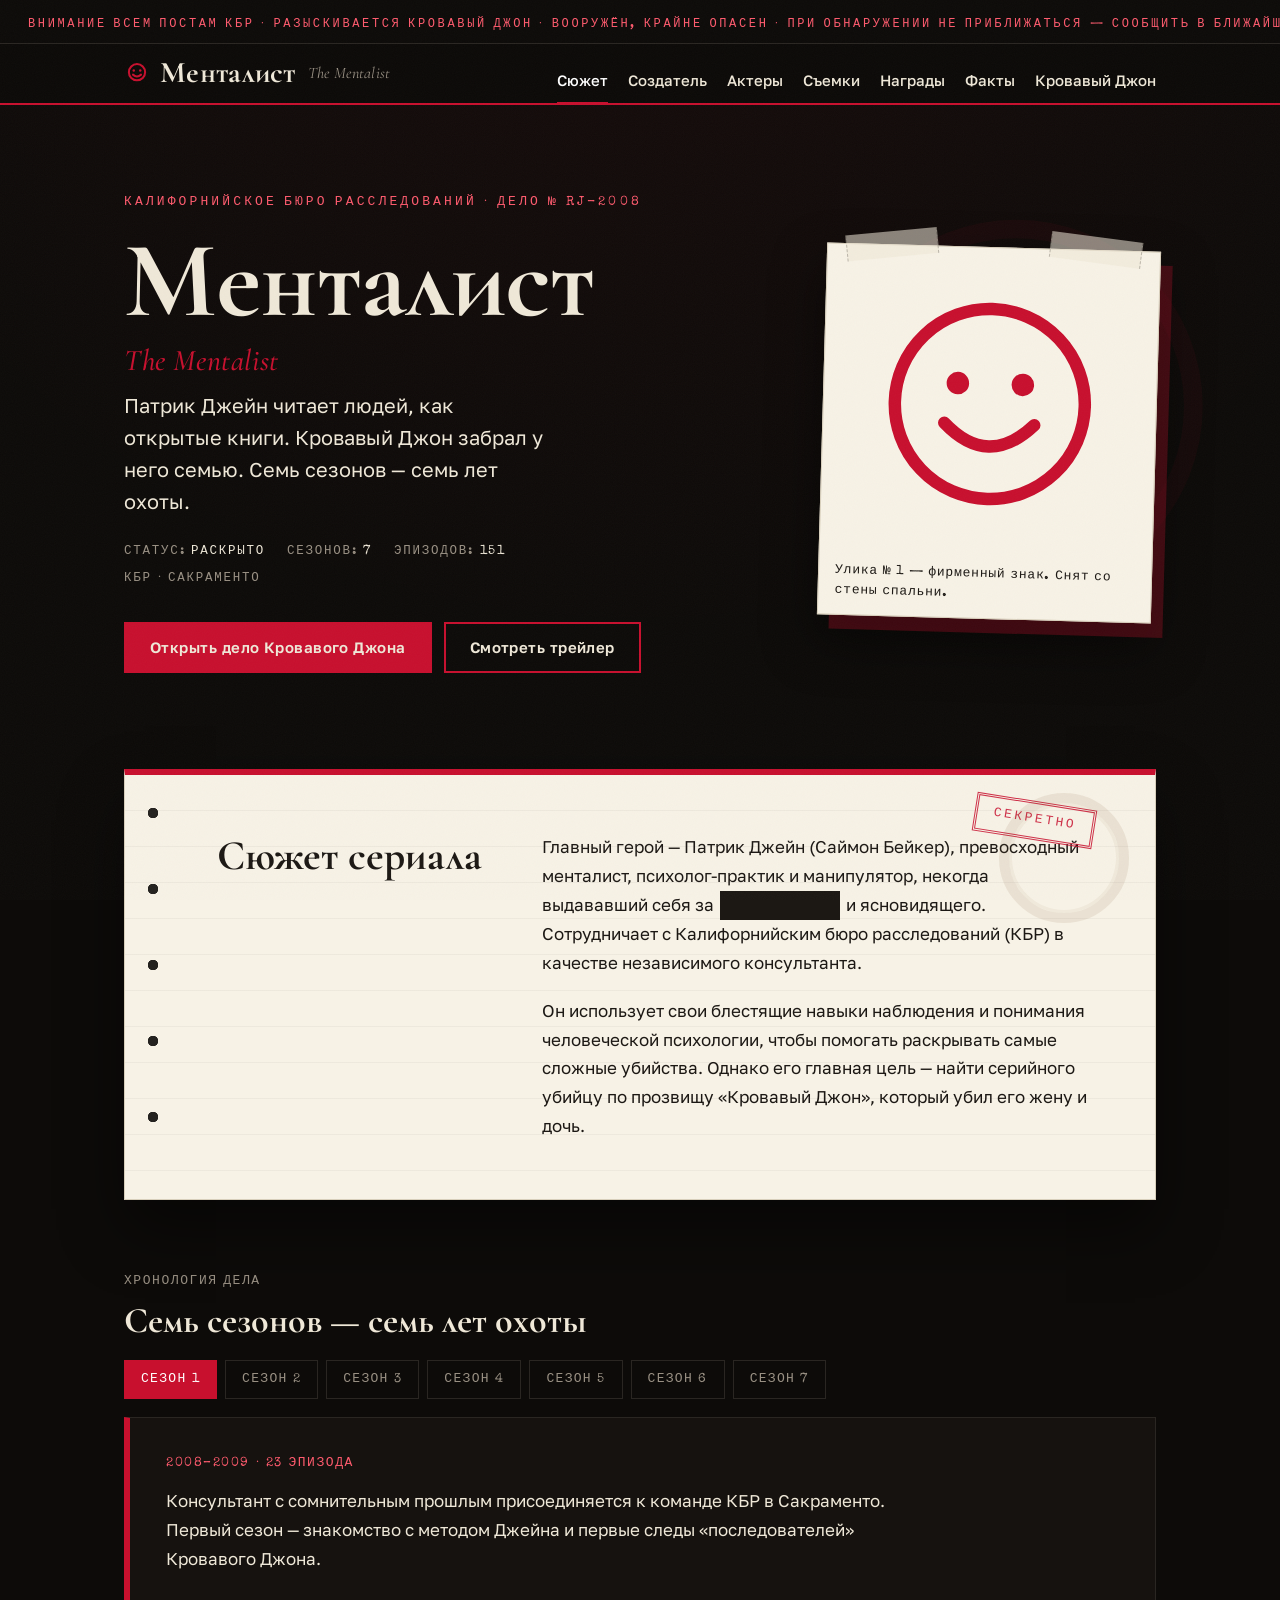
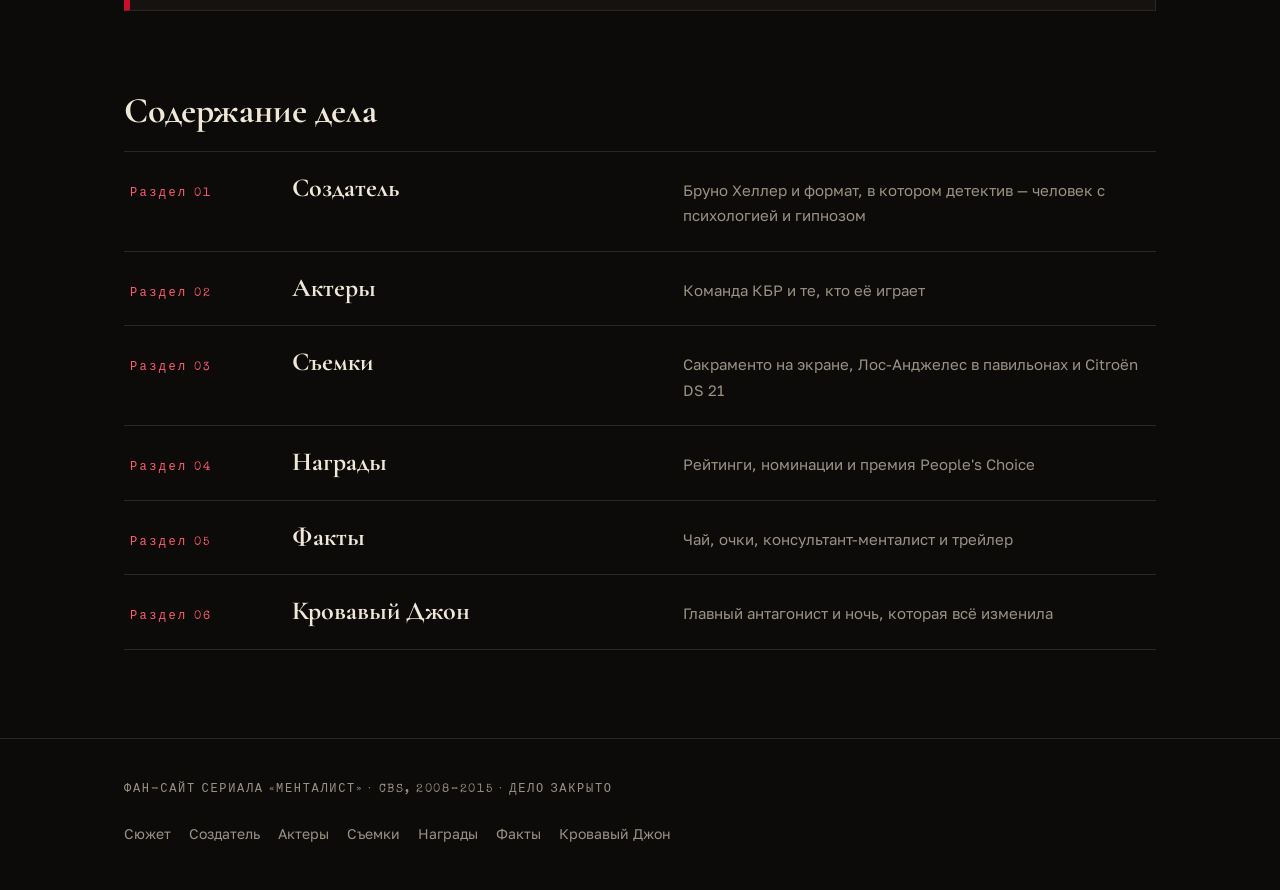
==== index.html @ c0d8359d "Add files via upload" ====
<!DOCTYPE html>
<html lang="ru">
<head>
    <meta charset="UTF-8">
    <meta name="viewport" content="width=device-width, initial-scale=1">
    <meta name="description" content="Фан-сайт сериала «Менталист»: сюжет, создатель, актеры, съемки, награды, факты и Кровавый Джон. Дело № RJ-2008.">
    <meta name="theme-color" content="#0d0b09">
    <title>Сюжет - Менталист</title>
    <link rel="icon" href="data:image/svg+xml,%3Csvg xmlns='http://www.w3.org/2000/svg' viewBox='0 0 64 64'%3E%3Crect width='64' height='64' fill='%23000'/%3E%3Ccircle cx='32' cy='30' r='20' fill='none' stroke='%23c8102e' stroke-width='5'/%3E%3Cpath d='M22 36q10 9 20 0' fill='none' stroke='%23c8102e' stroke-width='5' stroke-linecap='round'/%3E%3Ccircle cx='24' cy='26' r='3' fill='%23c8102e'/%3E%3Ccircle cx='40' cy='26' r='3' fill='%23c8102e'/%3E%3C/svg%3E">
    <link rel="preconnect" href="https://fonts.googleapis.com">
    <link rel="preconnect" href="https://fonts.gstatic.com" crossorigin>
    <link href="https://fonts.googleapis.com/css2?family=Cormorant+Garamond:ital,wght@0,600;0,700;1,400;1,500&family=Golos+Text:wght@400;500;600&family=Special+Elite&display=swap" rel="stylesheet">
    <link rel="stylesheet" href="style.css">
</head>
<body>
    <a class="skip-link" href="#main">К содержимому</a>

    <div class="wanted-strip" aria-hidden="true">
        <div class="wanted-track">
            <span>Внимание всем постам КБР · Разыскивается Кровавый Джон · Вооружён, крайне опасен · При обнаружении не приближаться — сообщить в ближайшее отделение · Дело № RJ-2008 · </span>
            <span>Внимание всем постам КБР · Разыскивается Кровавый Джон · Вооружён, крайне опасен · При обнаружении не приближаться — сообщить в ближайшее отделение · Дело № RJ-2008 · </span>
        </div>
    </div>

    <header class="header-block">
        <div class="wrap">
            <a class="brand" href="index.html">
                <svg width="26" height="26" viewBox="0 0 64 64" aria-hidden="true"><circle cx="32" cy="30" r="20" fill="none" stroke="#c8102e" stroke-width="5"/><path d="M22 36q10 9 20 0" fill="none" stroke="#c8102e" stroke-width="5" stroke-linecap="round"/><circle cx="24" cy="26" r="3" fill="#c8102e"/><circle cx="40" cy="26" r="3" fill="#c8102e"/></svg>
                Менталист<span>The Mentalist</span>
            </a>
            <nav class="nav-menu" aria-label="Разделы сайта">
                <a href="index.html" aria-current="page">Сюжет</a>
                <a href="director.html">Создатель</a>
                <a href="actors.html">Актеры</a>
                <a href="filming.html">Съемки</a>
                <a href="awards.html">Награды</a>
                <a href="facts.html">Факты</a>
                <a href="redjohn.html">Кровавый Джон</a>
            </nav>
        </div>
    </header>

    <main id="main">
        <div class="wrap">
            <section class="hero">
                <svg class="hero-watermark" viewBox="0 0 120 120" aria-hidden="true">
                    <circle cx="60" cy="56" r="38" fill="none" stroke="#c8102e" stroke-width="4"/>
                    <path d="M42 64 Q60 82 78 64" fill="none" stroke="#c8102e" stroke-width="4" stroke-linecap="round"/>
                    <circle cx="47" cy="48" r="4" fill="#c8102e"/>
                    <circle cx="73" cy="48" r="4" fill="#c8102e"/>
                </svg>

                <div class="reveal">
                    <p class="hero-kicker">Калифорнийское бюро расследований · Дело № RJ-2008</p>
                    <h1>Менталист<em>The Mentalist</em></h1>
                    <p class="lead">Патрик Джейн читает людей, как открытые книги. Кровавый Джон забрал у него семью. Семь сезонов — семь лет охоты.</p>
                    <ul class="meta-row">
                        <li>Статус: <b>раскрыто</b></li>
                        <li>Сезонов: <b>7</b></li>
                        <li>Эпизодов: <b>151</b></li>
                        <li>КБР · Сакраменто</li>
                    </ul>
                    <div class="actions">
                        <a class="btn btn-red" href="redjohn.html">Открыть дело Кровавого Джона</a>
                        <a class="btn btn-line" href="facts.html#trailer">Смотреть трейлер</a>
                    </div>
                </div>

                <figure class="hero-art evidence">
                    <span class="tape tape-left" aria-hidden="true"></span>
                    <span class="tape tape-right" aria-hidden="true"></span>
                    <svg class="smiley" viewBox="0 0 120 120" role="img" aria-label="Фирменный знак Кровавого Джона: улыбка, нарисованная по часовой стрелке">
                        <circle class="draw" cx="60" cy="56" r="38" fill="none" stroke="#c8102e" stroke-width="5"/>
                        <path class="draw draw-mouth" d="M42 64 Q60 82 78 64" fill="none" stroke="#c8102e" stroke-width="5" stroke-linecap="round"/>
                        <circle class="draw-dot" cx="47" cy="48" r="4.5" fill="#c8102e"/>
                        <circle class="draw-dot" cx="73" cy="48" r="4.5" fill="#c8102e"/>
                    </svg>
                    <figcaption class="caption">Улика № 1 — фирменный знак. Снят со стены спальни.</figcaption>
                </figure>
            </section>

            <section class="dossier reveal">
                <span class="stamp stamp-float">Секретно</span>
                <div class="split-head">
                    <h2>Сюжет сериала</h2>
                    <div>
                        <p>Главный герой — Патрик Джейн (Саймон Бейкер), превосходный менталист, психолог-практик и манипулятор, некогда выдававший себя за <button type="button" class="redacted">экстрасенса</button> и ясновидящего. Сотрудничает с Калифорнийским бюро расследований (КБР) в качестве независимого консультанта.</p>
                        <p>Он использует свои блестящие навыки наблюдения и понимания человеческой психологии, чтобы помогать раскрывать самые сложные убийства. Однако его главная цель — найти серийного убийцу по прозвищу «Кровавый Джон», который убил его жену и дочь.</p>
                    </div>
                </div>
            </section>

            <section class="seasons reveal">
                <p class="type-line">Хронология дела</p>
                <h2 class="toc-title">Семь сезонов — семь лет охоты</h2>
                <ul class="season-tabs" role="tablist" aria-label="Сезоны сериала">
                    <li><button type="button" role="tab" aria-selected="true" data-season="1">Сезон 1</button></li>
                    <li><button type="button" role="tab" aria-selected="false" data-season="2">Сезон 2</button></li>
                    <li><button type="button" role="tab" aria-selected="false" data-season="3">Сезон 3</button></li>
                    <li><button type="button" role="tab" aria-selected="false" data-season="4">Сезон 4</button></li>
                    <li><button type="button" role="tab" aria-selected="false" data-season="5">Сезон 5</button></li>
                    <li><button type="button" role="tab" aria-selected="false" data-season="6">Сезон 6</button></li>
                    <li><button type="button" role="tab" aria-selected="false" data-season="7">Сезон 7</button></li>
                </ul>

                <div class="season-panel" data-season="1" role="tabpanel">
                    <p class="type-line">2008–2009 · 23 эпизода</p>
                    <p>Консультант с сомнительным прошлым присоединяется к команде КБР в Сакраменто. Первый сезон — знакомство с методом Джейна и первые следы «последователей» Кровавого Джона.</p>
                </div>
                <div class="season-panel is-hidden" data-season="2" role="tabpanel">
                    <p class="type-line">2009–2010 · 23 эпизода</p>
                    <p>Рейтинги растут, «Менталист» закрепляется в топе CBS. Джейн впервые сталкивается с людьми, готовыми убивать и умирать за Кровавого Джона.</p>
                </div>
                <div class="season-panel is-hidden" data-season="3" role="tabpanel">
                    <p class="type-line">2010–2011 · 24 эпизода</p>
                    <p>Кульминация охоты: Джейн убивает человека, которого считает Кровавым Джоном, и оказывается за решёткой. Самая жестокая ошибка в его жизни.</p>
                </div>
                <div class="season-panel is-hidden" data-season="4" role="tabpanel">
                    <p class="type-line">2011–2012 · 24 эпизода</p>
                    <p>Последствия выстрела. КБР собирает улики, Джейн доказывает, что маньяк всё ещё жив. Охота продолжается — но теперь по правилам.</p>
                </div>
                <div class="season-panel is-hidden" data-season="5" role="tabpanel">
                    <p class="type-line">2012–2013 · 22 эпизода</p>
                    <p>Круг подозреваемых сужен до семерых — и каждый из них работает в правоохранительных органах. Кровавый Джон отвечает, и бьёт больнее всего за шесть лет охоты.</p>
                </div>
                <div class="season-panel is-hidden" data-season="6" role="tabpanel">
                    <p class="type-line">2013–2014 · 22 эпизода</p>
                    <p>Личность Кровавого Джона раскрыта в одноимённой восьмой серии. Вторая половина сезона — жизнь «после»: можно ли закрыть дело, не став монстром?</p>
                </div>
                <div class="season-panel is-hidden" data-season="7" role="tabpanel">
                    <p class="type-line">2014–2015 · 13 эпизодов</p>
                    <p>Финальный сезон. «Белые орхидеи»: Джейн и Лисбон решают, что важнее всего, — и дело Кровавого Джона окончательно закрыто.</p>
                </div>
            </section>

            <h2 class="toc-title">Содержание дела</h2>
            <ul class="case-index">
                <li><a href="director.html"><span class="case-no">Раздел 01</span><span class="toc-name">Создатель</span><span class="toc-desc">Бруно Хеллер и формат, в котором детектив — человек с психологией и гипнозом</span></a></li>
                <li><a href="actors.html"><span class="case-no">Раздел 02</span><span class="toc-name">Актеры</span><span class="toc-desc">Команда КБР и те, кто её играет</span></a></li>
                <li><a href="filming.html"><span class="case-no">Раздел 03</span><span class="toc-name">Съемки</span><span class="toc-desc">Сакраменто на экране, Лос-Анджелес в павильонах и Citroën DS 21</span></a></li>
                <li><a href="awards.html"><span class="case-no">Раздел 04</span><span class="toc-name">Награды</span><span class="toc-desc">Рейтинги, номинации и премия People's Choice</span></a></li>
                <li><a href="facts.html"><span class="case-no">Раздел 05</span><span class="toc-name">Факты</span><span class="toc-desc">Чай, очки, консультант-менталист и трейлер</span></a></li>
                <li><a href="redjohn.html"><span class="case-no">Раздел 06</span><span class="toc-name">Кровавый Джон</span><span class="toc-desc">Главный антагонист и ночь, которая всё изменила</span></a></li>
            </ul>
        </div>
    </main>

    <footer class="site-footer">
        <div class="wrap">
            <p class="footer-note">Фан-сайт сериала «Менталист» · CBS, 2008–2015 · Дело закрыто</p>
            <nav class="footer-nav" aria-label="Разделы сайта в подвале">
                <a href="index.html">Сюжет</a>
                <a href="director.html">Создатель</a>
                <a href="actors.html">Актеры</a>
                <a href="filming.html">Съемки</a>
                <a href="awards.html">Награды</a>
                <a href="facts.html">Факты</a>
                <a href="redjohn.html">Кровавый Джон</a>
            </nav>
        </div>
    </footer>

    <script src="main.js"></script>
</body>
</html>
---- style.css ----
/* «Менталист» — дело № RJ-2008.
   Дизайн: папка детективного дела (noir-case-file).
   Требования заданий сохранены: классы, color/background (включая сокращение),
   font (сокращение), text-decoration, блоки с padding, border и margin. */

:root {
    --black: #0d0b09;      /* почти чёрный, тёплый */
    --coal: #16120f;       /* подложка карточек */
    --line-dark: #2a2622;  /* тонкие линии на тёмном */
    --blood: #c8102e;
    --blood-hot: #e0213f;
    --blood-soft: #ff5b6e;
    --ivory: #efe8d8;
    --paper: #f7f2e6;
    --paper-line: #e6dcc6;
    --edge: #d8cfbb;
    --ink: #1c1814;
    --ash: #9a9184;
    --serif: "Cormorant Garamond", Cormorant, Georgia, "Times New Roman", serif;
    --sans: "Golos Text", "Segoe UI", system-ui, -apple-system, Roboto, Arial, sans-serif;
    --type: "Special Elite", "Courier New", monospace;
}

* { box-sizing: border-box; }

html { scroll-behavior: smooth; }

body {
    background-color: var(--black);
    background-image: radial-gradient(ellipse 120% 60% at 50% -10%, rgba(200, 16, 46, 0.06), transparent 60%);
    color: var(--ivory);
    font: 400 17px/1.7 var(--sans);
    margin: 0;
    padding: 0;
    -webkit-font-smoothing: antialiased;
}

/* лёгкое плёночное зерно поверх всего */
body::after {
    content: "";
    position: fixed;
    inset: 0;
    z-index: 60;
    pointer-events: none;
    opacity: 0.05;
    background-image: url("data:image/svg+xml,%3Csvg xmlns='http://www.w3.org/2000/svg' width='140' height='140'%3E%3Cfilter id='n'%3E%3CfeTurbulence type='fractalNoise' baseFrequency='0.9' numOctaves='2'/%3E%3C/filter%3E%3Crect width='140' height='140' filter='url(%23n)' opacity='0.6'/%3E%3C/svg%3E");
}

::selection { background: var(--blood); color: var(--paper); }

a:focus-visible,
button:focus-visible,
video:focus-visible {
    outline: 3px solid var(--ivory);
    outline-offset: 4px;
}

.skip-link {
    position: absolute;
    left: 16px;
    top: -60px;
    background: var(--ivory);
    color: var(--ink);
    padding: 10px 16px;
    z-index: 70;
    text-decoration: underline;
    transition: top 0.2s ease;
}
.skip-link:focus { top: 12px; }

/* Появление контента — только когда JS включён (без JS всё видно сразу) */
html.js .reveal {
    opacity: 0;
    transform: translateY(18px) scale(0.99);
}
html.js .reveal.is-visible {
    opacity: 1;
    transform: none;
    transition: opacity 0.5s ease-out, transform 0.5s ease-out;
}

.wrap {
    width: 100%;
    max-width: 1080px;
    margin: 0 auto;
    padding: 0 24px;
}

/* ============ БЕГУЩАЯ СТРОКА-ОРДЕР ============ */
.wanted-strip {
    overflow: hidden;
    border-bottom: 1px solid var(--line-dark);
    background: var(--black);
    padding: 7px 0;
}
.wanted-track {
    display: inline-flex;
    white-space: nowrap;
    color: var(--blood-soft);
    font: 400 12px/1.4 var(--type);
    letter-spacing: 0.22em;
    text-transform: uppercase;
    animation: wantedScroll 42s linear infinite;
}
.wanted-strip:hover .wanted-track { animation-play-state: paused; }
.wanted-track span { padding: 0 28px; }
@keyframes wantedScroll {
    from { transform: translateX(0); }
    to { transform: translateX(-50%); }
}

/* ============ ШАПКА ============ */
.header-block {
    position: sticky;
    top: 0;
    z-index: 50;
    background: rgba(13, 11, 9, 0.92);
    backdrop-filter: blur(10px);
    -webkit-backdrop-filter: blur(10px);
    border-bottom: 2px solid var(--blood);
    padding: 14px 0 0;
    margin: 0;
    transition: box-shadow 0.25s ease;
}
.header-block.is-scrolled { box-shadow: 0 10px 30px rgba(0, 0, 0, 0.5); }

.header-block .wrap {
    display: flex;
    align-items: baseline;
    justify-content: space-between;
    gap: 12px 32px;
    flex-wrap: wrap;
}

.brand {
    font: 700 30px/1 var(--serif);
    color: var(--ivory);
    text-decoration: none;
    letter-spacing: 0.01em;
    padding-bottom: 12px;
    display: inline-flex;
    align-items: center;
    gap: 10px;
}
.brand svg { display: block; }
.brand span {
    font: italic 400 16px/1 var(--serif);
    color: var(--ash);
    margin-left: 2px;
}

.nav-menu {
    display: flex;
    gap: 4px 20px;
    margin: 0;
    padding: 0;
}
.nav-menu a {
    display: block;
    color: var(--ivory);
    font: 500 15px/1 var(--sans);
    text-decoration: none;
    padding: 6px 0 14px;
    border-bottom: 3px solid transparent;
    margin-bottom: -2px;
    transition: color 0.2s ease, border-color 0.2s ease;
}
.nav-menu a:hover {
    color: var(--blood-soft);
    text-decoration: overline;
    text-decoration-color: var(--blood);
    text-decoration-thickness: 2px;
}
.nav-menu a[aria-current="page"] {
    border-bottom-color: var(--blood);
    color: #ffffff;
}

/* ============ ГЛАВНАЯ: ПЕРВЫЙ ЭКРАН ============ */
.hero {
    position: relative;
    display: grid;
    grid-template-columns: minmax(0, 1.2fr) minmax(0, 1fr);
    gap: 48px;
    align-items: center;
    padding: 88px 0 96px;
}

/* гигантский призрачный смайл за текстом */
.hero-watermark {
    position: absolute;
    right: -140px;
    top: 40px;
    width: 560px;
    opacity: 0.055;
    pointer-events: none;
    z-index: -1;
}

.hero-kicker {
    font: 400 13px/1.5 var(--type);
    letter-spacing: 0.24em;
    text-transform: uppercase;
    color: var(--blood-soft);
    margin: 0 0 18px;
}

.hero h1 {
    font: 700 clamp(56px, 10vw, 108px)/0.95 var(--serif);
    letter-spacing: -0.01em;
    margin: 0 0 10px;
    color: var(--ivory);
}
.hero h1 em {
    display: block;
    font: italic 500 clamp(20px, 3vw, 30px)/1.2 var(--serif);
    color: var(--blood);
    letter-spacing: 0.02em;
    margin-top: 10px;
}

.hero .lead {
    font: 400 20px/1.6 var(--sans);
    color: var(--ivory);
    max-width: 36ch;
    margin: 0 0 26px;
}

.meta-row {
    display: flex;
    flex-wrap: wrap;
    gap: 8px 22px;
    margin: 0 0 34px;
    padding: 0;
    list-style: none;
}
.meta-row li {
    font: 400 12.5px/1.5 var(--type);
    letter-spacing: 0.14em;
    text-transform: uppercase;
    color: var(--ash);
}
.meta-row li b { color: var(--ivory); font-weight: 400; }

.actions { display: flex; flex-wrap: wrap; gap: 12px; }

.btn {
    display: inline-block;
    font: 600 15px/1 var(--sans);
    text-decoration: none;
    letter-spacing: 0.03em;
    padding: 16px 24px;
    border: 2px solid var(--blood);
    color: var(--ivory);
    cursor: pointer;
    background: transparent;
    transition: background-color 0.2s ease, color 0.2s ease, border-color 0.2s ease, transform 0.2s ease;
}
.btn:hover { transform: translateY(-2px); }
.btn:active { transform: translateY(0); }
.btn-red { background-color: var(--blood); }
.btn-red:hover { background-color: var(--blood-hot); border-color: var(--blood-hot); }
.btn-line:hover { background-color: var(--ivory); border-color: var(--ivory); color: var(--ink); }

/* полароид с уликой */
.hero-art { justify-self: end; margin: 0; }
.evidence {
    position: relative;
    background: var(--paper);
    padding: 16px 16px 54px;
    border: 1px solid var(--edge);
    box-shadow: 12px 14px 0 rgba(200, 16, 46, 0.28), 0 24px 50px rgba(0, 0, 0, 0.55);
    transform: rotate(1.6deg);
    transition: transform 0.25s ease, box-shadow 0.25s ease;
}
.evidence:hover {
    transform: rotate(0deg) translateY(-4px);
    box-shadow: 12px 16px 0 rgba(200, 16, 46, 0.4), 0 30px 60px rgba(0, 0, 0, 0.6);
}
.evidence .tape {
    position: absolute;
    top: -14px;
    width: 92px;
    height: 26px;
    background: rgba(239, 232, 216, 0.55);
    border-left: 1px dashed rgba(28, 24, 20, 0.25);
    border-right: 1px dashed rgba(28, 24, 20, 0.25);
}
.evidence .tape-left { left: 18px; transform: rotate(-7deg); }
.evidence .tape-right { right: 18px; transform: rotate(6deg); }
.evidence img,
.evidence video {
    display: block;
    width: 100%;
    height: auto;
    border: 1px solid rgba(28, 24, 20, 0.35);
}
.evidence .caption {
    position: absolute;
    left: 16px;
    right: 16px;
    bottom: 14px;
    font: 400 13px/1.5 var(--type);
    color: var(--ink);
    letter-spacing: 0.06em;
}

/* анимированный смайл Кровавого Джона */
.smiley { display: block; width: 100%; height: auto; }
.smiley .draw {
    stroke-dasharray: 400;
    stroke-dashoffset: 400;
}
.smiley.is-drawn .draw {
    stroke-dashoffset: 0;
    transition: stroke-dashoffset 1.4s ease-out 0.15s;
}
.smiley.is-drawn .draw-mouth { transition-delay: 0.9s; }

/* ============ ПАПКА ДЕЛА (бумажный лист) ============ */
.dossier {
    position: relative;
    background-color: var(--paper);
    color: var(--ink);
    background-image: repeating-linear-gradient(to bottom, transparent 0 35px, rgba(28, 24, 20, 0.045) 35px 36px);
    border: 1px solid var(--edge);
    border-top: 6px solid var(--blood);
    box-shadow: 0 30px 60px rgba(0, 0, 0, 0.45);
    padding: clamp(26px, 5vw, 58px) clamp(24px, 5vw, 58px) clamp(26px, 5vw, 58px) clamp(56px, 8vw, 92px);
    margin: 0 auto 72px;
    transform: rotate(-0.35deg);
}
/* дырки от биндера */
.dossier::before {
    content: "";
    position: absolute;
    top: 28px;
    bottom: 28px;
    left: 18px;
    width: 20px;
    background-image: radial-gradient(circle 5px at 10px 10px, var(--black) 5px, transparent 5.5px);
    background-size: 20px 76px;
    background-repeat: repeat-y;
    opacity: 0.9;
}
/* кольцо от кружки */
.dossier::after {
    content: "";
    position: absolute;
    top: 18px;
    right: 26px;
    width: 110px;
    height: 110px;
    border-radius: 50%;
    border: 10px solid rgba(120, 82, 40, 0.10);
    box-shadow: inset 0 0 0 3px rgba(120, 82, 40, 0.06);
    pointer-events: none;
}

.dossier h2 {
    font: 700 clamp(30px, 4vw, 42px)/1.1 var(--serif);
    margin: 0 0 20px;
}
.dossier h3 {
    font: 700 28px/1.15 var(--serif);
    margin: 0 0 4px;
}
.dossier p { margin: 0 0 1.1em; max-width: 66ch; }
.dossier p:last-child { margin-bottom: 0; }
.dossier b { font-weight: 600; }

/* печать */
.stamp {
    display: inline-block;
    font: 400 13px/1.3 var(--type);
    letter-spacing: 0.2em;
    text-transform: uppercase;
    color: var(--blood);
    border: 3px double var(--blood);
    padding: 8px 16px;
    transform: rotate(-7deg);
    opacity: 0.85;
    margin: 6px 0;
    user-select: none;
}
.stamp--dark { color: var(--ink); border-color: var(--ink); opacity: 0.7; }
.stamp--big { font-size: 16px; padding: 12px 22px; }
.dossier .stamp-float {
    position: absolute;
    top: 26px;
    right: 60px;
    transform: rotate(9deg);
    margin: 0;
    pointer-events: none;
}

/* строка набора текста */
.type-line {
    font: 400 13px/1.6 var(--type);
    letter-spacing: 0.12em;
    text-transform: uppercase;
    color: var(--ash);
    margin: 0 0 8px;
}

/* колонки */
.split {
    display: grid;
    grid-template-columns: minmax(0, 1fr) auto;
    gap: 48px;
    align-items: start;
}
.split-head {
    display: grid;
    grid-template-columns: minmax(0, 1fr) minmax(0, 2fr);
    gap: 48px;
    align-items: start;
}
.split-head h2 { margin: 0; }

.figure { margin: 0; }
.photo-flat {
    display: block;
    max-width: 100%;
    height: auto;
    border: 2px solid var(--ink);
    box-shadow: 10px 10px 0 var(--blood);
    margin: 0 10px 10px 0;
}
.photo-wide {
    width: 100%;
    margin: 0 0 48px;
    box-shadow: 6px 6px 0 var(--blood);
}
.video-center {
    display: block;
    width: 100%;
    max-width: 100%;
    height: auto;
    background: var(--black);
}
.caption { font: 400 14px/1.4 var(--sans); color: #5c554b; margin: 18px 0 0; }

/* засекреченный текст (раскрывается по клику) */
.redacted {
    display: inline;
    background: var(--ink);
    color: transparent;
    border: 0;
    padding: 0 8px;
    margin: 0 2px;
    font: inherit;
    cursor: pointer;
    box-decoration-break: clone;
    -webkit-box-decoration-break: clone;
    transition: background-color 0.2s ease, color 0.2s ease;
}
.redacted:hover { background: #3a322a; }
.redacted.is-open {
    background: transparent;
    color: var(--blood);
    font-family: var(--type);
    letter-spacing: 0.02em;
    cursor: default;
    text-decoration: underline dotted var(--blood);
    text-underline-offset: 4px;
}

/* ============ ЛЕНТА СЕЗОНОВ ============ */
.seasons { margin: 0 0 80px; }
.season-tabs {
    display: flex;
    flex-wrap: wrap;
    gap: 8px;
    margin: 0 0 18px;
    padding: 0;
    list-style: none;
}
.season-tabs button {
    font: 400 13px/1 var(--type);
    letter-spacing: 0.1em;
    text-transform: uppercase;
    color: var(--ash);
    background: transparent;
    border: 1px solid var(--line-dark);
    padding: 12px 16px;
    cursor: pointer;
    transition: color 0.2s ease, background-color 0.2s ease, border-color 0.2s ease;
}
.season-tabs button:hover { color: var(--ivory); border-color: var(--ash); }
.season-tabs button[aria-selected="true"] {
    background: var(--blood);
    border-color: var(--blood);
    color: #ffffff;
}
.season-panel {
    border: 1px solid var(--line-dark);
    border-left: 6px solid var(--blood);
    background: var(--coal);
    padding: clamp(22px, 4vw, 36px);
    min-height: 150px;
}
.season-panel .type-line { color: var(--blood-soft); margin-bottom: 12px; }
.season-panel p { margin: 0; max-width: 68ch; }
.season-panel.is-hidden { display: none; }

/* ============ СОДЕРЖАНИЕ ДЕЛА ============ */
.toc-title { font: 700 clamp(28px, 4vw, 36px)/1.1 var(--serif); margin: 0 0 20px; }
.case-index {
    list-style: none;
    margin: 0 0 88px;
    padding: 0;
    border-top: 1px solid var(--line-dark);
}
.case-index a {
    display: grid;
    grid-template-columns: 130px minmax(0, 1fr) minmax(0, 1.3fr);
    gap: 8px 32px;
    align-items: baseline;
    padding: 22px 6px;
    border-bottom: 1px solid var(--line-dark);
    color: var(--ivory);
    text-decoration: none;
    transition: background-color 0.2s ease, padding-left 0.2s ease;
}
.case-index a:hover { background-color: var(--coal); padding-left: 18px; }
.case-index .case-no {
    font: 400 12px/1.5 var(--type);
    letter-spacing: 0.2em;
    color: var(--blood-soft);
}
.case-index a:hover .case-no { color: var(--blood-hot); }
.case-index .toc-name { font: 700 26px/1.1 var(--serif); }
.case-index .toc-desc { color: var(--ash); font-size: 15px; }

/* ============ ВНУТРЕННИЕ СТРАНИЦЫ ============ */
.page-title { padding: 64px 0 44px; }
.page-title .type-line { color: var(--blood-soft); margin-bottom: 14px; }
.page-title h1 {
    font: 700 clamp(40px, 7vw, 78px)/1 var(--serif);
    margin: 0;
    color: var(--ivory);
}

/* бейджи актёров */
.cast-grid {
    display: grid;
    grid-template-columns: repeat(2, minmax(0, 1fr));
    gap: 20px;
}
.agent-card {
    position: relative;
    background-color: var(--paper);
    border: 1px solid var(--edge);
    padding: 22px 24px 22px 28px;
    margin: 0;
    transition: transform 0.2s ease, box-shadow 0.2s ease;
}
.agent-card::before {
    content: "";
    position: absolute;
    left: 0;
    top: 0;
    bottom: 0;
    width: 5px;
    background: var(--blood);
}
.agent-card:hover {
    transform: translateY(-4px) rotate(-0.4deg);
    box-shadow: 8px 10px 0 rgba(200, 16, 46, 0.25);
}
.agent-card.span-2 { grid-column: 1 / -1; }
.agent-card .badge-no {
    font: 400 11px/1.5 var(--type);
    letter-spacing: 0.22em;
    color: var(--blood);
    text-transform: uppercase;
    margin: 0 0 8px;
}
.agent-card .cast {
    font: 400 15px/1.4 var(--type);
    letter-spacing: 0.06em;
    color: #5c554b;
    margin: 0 0 12px;
    text-transform: uppercase;
}
.agent-card p:last-child { margin-bottom: 0; }

/* награды: счётчики */
.stats {
    display: grid;
    grid-template-columns: repeat(3, minmax(0, 1fr));
    gap: 20px;
    margin: 36px 0 44px;
}
.stat { border-top: 3px solid var(--ink); padding-top: 14px; }
.stat strong {
    display: block;
    font: 700 clamp(38px, 5vw, 56px)/1 var(--serif);
    color: var(--blood);
}
.stat > span {
    display: block;
    font-size: 15px;
    color: #5c554b;
    margin-top: 8px;
}

/* списки с красным маркером */
.marked { list-style: none; margin: 0; padding: 0; }
.marked li {
    position: relative;
    padding: 18px 0 18px 28px;
    border-top: 1px solid var(--edge);
    max-width: 68ch;
}
.marked li::before {
    content: "";
    position: absolute;
    left: 2px;
    top: 28px;
    width: 10px;
    height: 10px;
    background: var(--blood);
    border-radius: 50%;
}
.marked li:last-child { border-bottom: 1px solid var(--edge); }
.marked li b { font-weight: 600; }

.facts-list strong {
    display: block;
    font: 700 24px/1.2 var(--serif);
    margin-bottom: 4px;
}
.facts-layout {
    display: grid;
    grid-template-columns: minmax(0, 1fr) minmax(0, 380px);
    gap: 48px;
    align-items: start;
}
.facts-layout .figure { position: sticky; top: 110px; }

/* заметка-служебка */
.memo {
    border: 1px dashed var(--ink);
    background: rgba(200, 16, 46, 0.05);
    padding: 18px 20px;
    margin: 28px 0 0;
    max-width: 66ch;
}
.memo p {
    font: 400 14px/1.65 var(--type);
    letter-spacing: 0.04em;
    text-transform: uppercase;
    margin: 0;
}
.memo b { color: var(--blood); }

/* спец-блок Кровавого Джона */
.red-john-card {
    background-color: var(--black);
    color: var(--ivory);
    background-image: radial-gradient(ellipse 90% 70% at 80% 0%, rgba(200, 16, 46, 0.12), transparent 60%);
    border: 1px solid var(--line-dark);
    border-left: 8px solid var(--blood);
    padding: clamp(22px, 4vw, 40px);
    margin: 44px 0 0;
}
.red-john-card h3 { color: var(--ivory); font-size: 32px; margin-bottom: 16px; }
.red-john-card p { max-width: 64ch; }
.red-john-card em { font-style: normal; color: var(--blood-soft); }

/* печать-заслонка на странице Кровавого Джона */
.gate {
    text-align: center;
    border: 1px solid var(--line-dark);
    border-top: 6px solid var(--blood);
    background: var(--coal);
    padding: clamp(40px, 8vw, 88px) 24px;
    margin: 0 auto 72px;
}
.gate .smiley { max-width: 220px; margin: 0 auto 28px; }
.gate .type-line { color: var(--blood-soft); margin-bottom: 16px; }
.gate h2 {
    font: 700 clamp(30px, 5vw, 48px)/1.1 var(--serif);
    margin: 0 0 14px;
}
.gate p { color: var(--ash); max-width: 46ch; margin: 0 auto 30px; }
.classified.is-hidden { display: none; }
.gate.is-hidden { display: none; }

/* точки смайла появляются после дорисовки круга */
html.js .smiley .draw-dot { opacity: 0; transition: opacity 0.3s ease 1.3s; }
html.js .smiley.is-drawn .draw-dot { opacity: 1; }
@media (prefers-reduced-motion: reduce) {
    html.js .smiley .draw-dot { opacity: 1; transition: none; }
}

/* вспышка при снятии печати */
.flash {
    position: fixed;
    inset: 0;
    background: var(--blood);
    opacity: 0;
    pointer-events: none;
    z-index: 80;
}
.flash.is-on { animation: flashFade 0.6s ease-out; }
@keyframes flashFade {
    0% { opacity: 0.55; }
    100% { opacity: 0; }
}

/* подвал */
.site-footer {
    border-top: 1px solid var(--line-dark);
    padding: 30px 0 44px;
}
.site-footer .wrap {
    display: flex;
    flex-wrap: wrap;
    gap: 10px 32px;
    justify-content: space-between;
    align-items: baseline;
}
.site-footer .footer-note {
    font: 400 12px/1.6 var(--type);
    letter-spacing: 0.14em;
    text-transform: uppercase;
    color: var(--ash);
}
.site-footer .footer-nav { display: flex; flex-wrap: wrap; gap: 4px 18px; }
.site-footer .footer-nav a {
    color: var(--ash);
    font-size: 14px;
    text-decoration: none;
    transition: color 0.2s ease;
}
.site-footer .footer-nav a:hover { color: var(--blood-soft); }

/* ============ АДАПТИВ ============ */
@media (max-width: 900px) {
    .hero { grid-template-columns: 1fr; gap: 40px; padding: 48px 0 64px; }
    .hero-art { justify-self: start; max-width: 420px; }
    .hero-watermark { right: -220px; top: 120px; width: 460px; }
    .split, .split-head, .facts-layout { grid-template-columns: 1fr; gap: 30px; }
    .facts-layout .figure { position: static; max-width: 440px; }
    .split .figure { max-width: 460px; }
    .cast-grid, .stats { grid-template-columns: 1fr; }
    .case-index a { grid-template-columns: 1fr; gap: 4px; }
    .page-title { padding: 44px 0 30px; }
    .dossier { margin-bottom: 52px; padding-left: clamp(40px, 9vw, 56px); transform: none; }
    .dossier .stamp-float { position: static; display: inline-block; margin: 0 0 14px; transform: rotate(-4deg); }
}

@media (max-width: 640px) {
    body { font-size: 16px; }
    .wrap { padding: 0 16px; }
    .header-block .wrap { display: block; }
    .brand { display: inline-flex; padding-bottom: 8px; }
    .nav-menu {
        overflow-x: auto;
        gap: 20px;
        padding-right: 16px;
        scrollbar-width: none;
    }
    .nav-menu::-webkit-scrollbar { display: none; }
    .nav-menu a { white-space: nowrap; }
    .evidence { transform: none; }
}

@media (prefers-reduced-motion: reduce) {
    html { scroll-behavior: auto; }
    .wanted-track { animation: none; }
    .smiley .draw { stroke-dashoffset: 0; }
    html.js .reveal, html.js .reveal.is-visible { opacity: 1; transform: none; transition: none; }
    .flash.is-on { animation: none; }
    * { transition-duration: 0.01ms !important; }
}
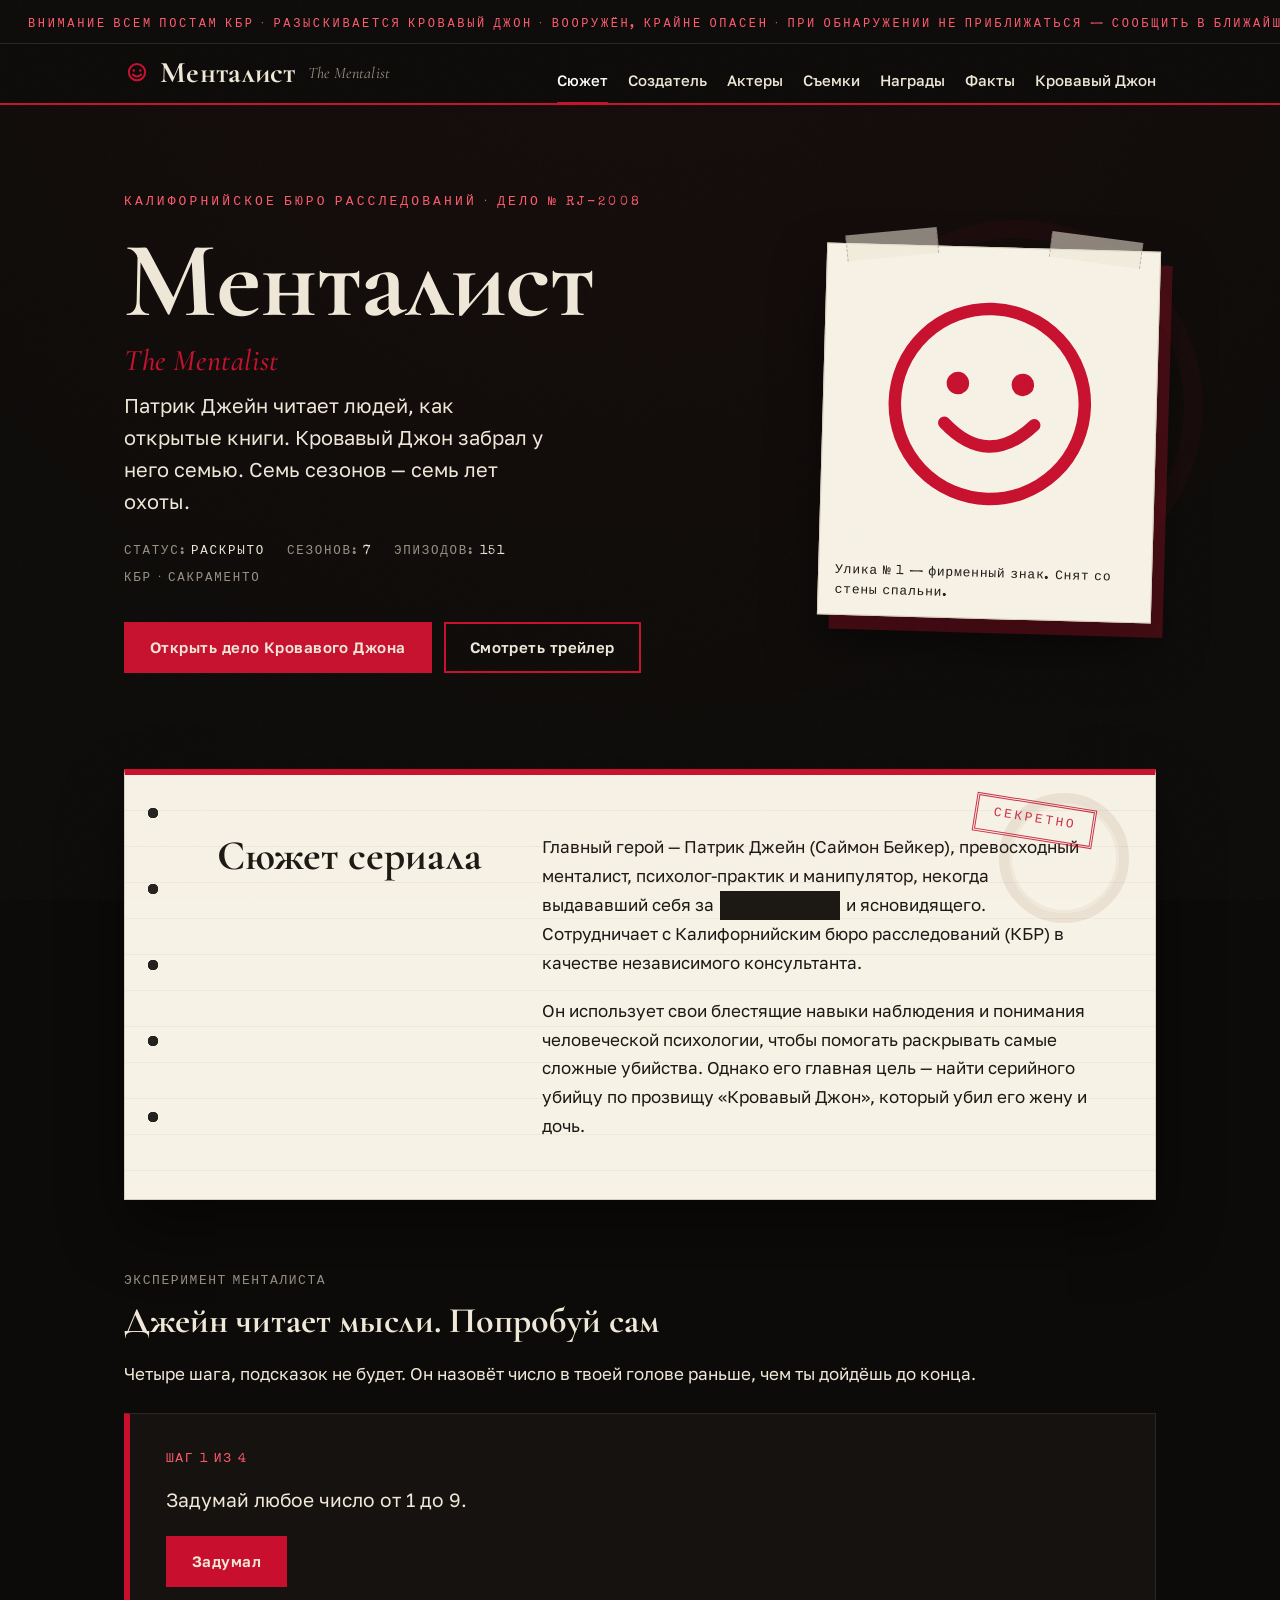
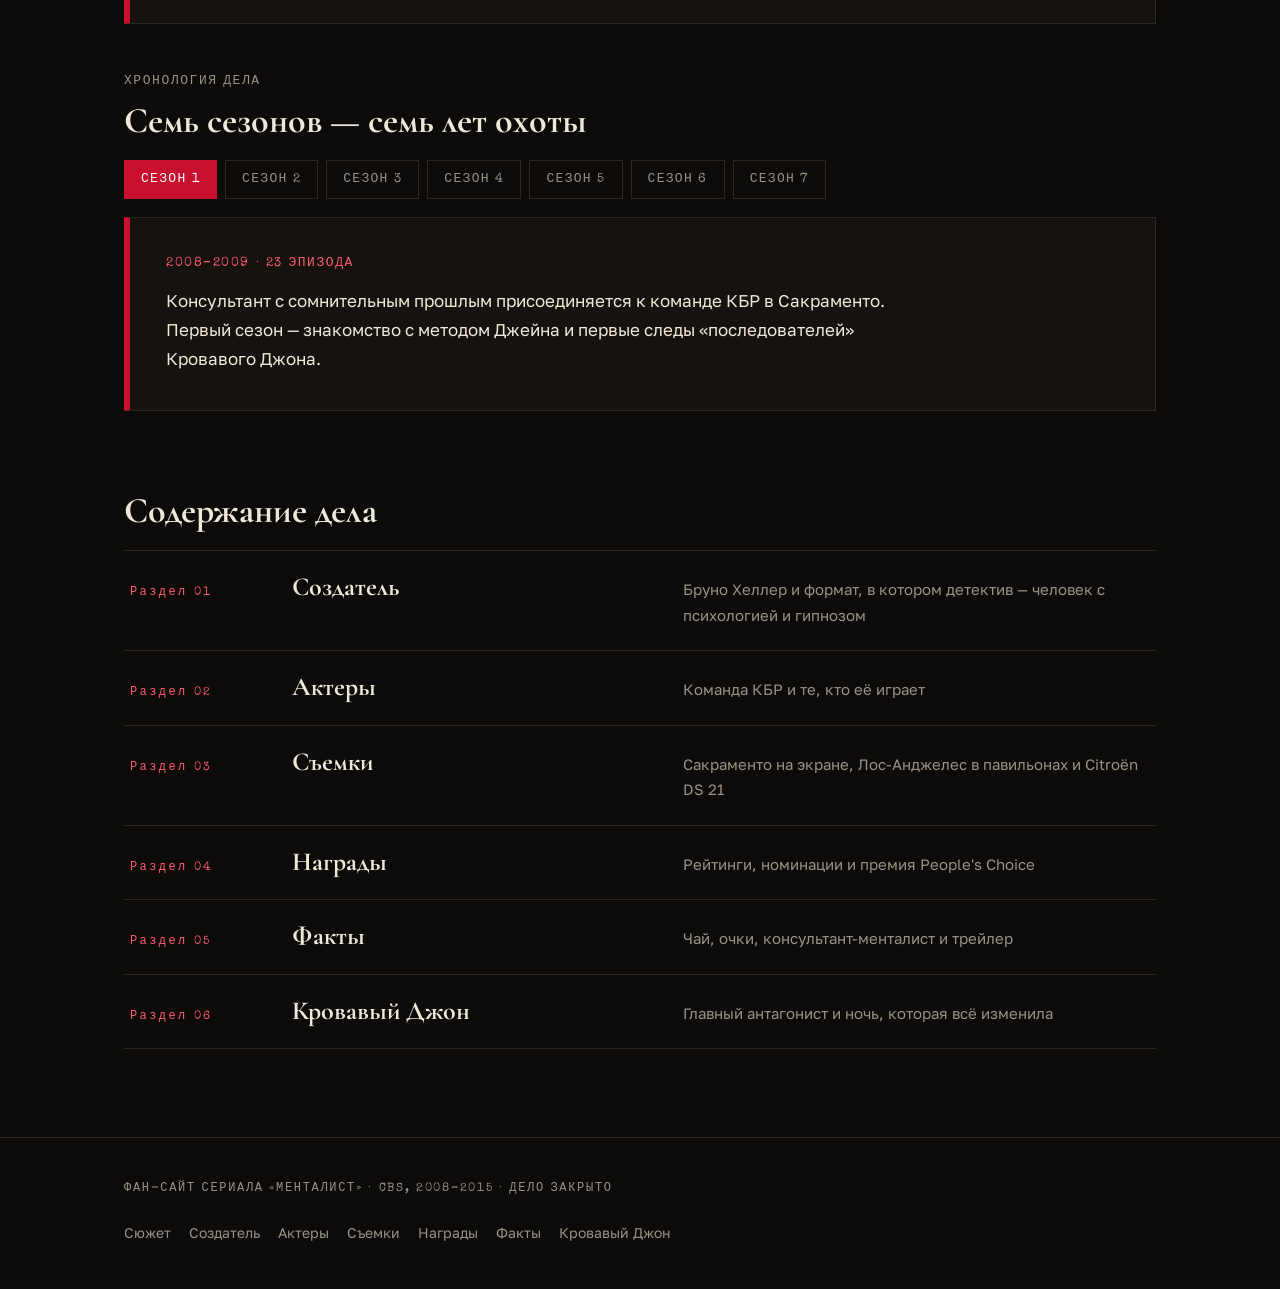
==== commit c2091c1c: "Update index.html" ====
--- a/index.html
+++ b/index.html
@@ -90,6 +90,27 @@
                 </div>
             </section>
 
+            <!-- БЛОК ЧТЕНИЯ МЫСЛЕЙ (НА РОДНЫХ СТИЛЯХ САЙТА) -->
+            <section class="seasons reveal" id="mind" aria-labelledby="mind-title" style="margin-bottom: 3rem;">
+                <p class="type-line">Эксперимент менталиста</p>
+                <h2 class="toc-title" id="mind-title">Джейн читает мысли. Попробуй сам</h2>
+                <p style="margin-bottom: 1.5rem;">Четыре шага, подсказок не будет. Он назовёт число в твоей голове раньше, чем ты дойдёшь до конца.</p>
+
+                <div class="season-panel">
+                    <p class="type-line" id="jane-count">Шаг 1 из 4</p>
+                    <p id="jane-step" aria-live="polite" style="font-size: 1.2rem; margin: 0.8rem 0 1.2rem;">Задумай любое число от 1 до 9.</p>
+                    
+                    <div class="actions">
+                        <button class="btn btn-red" type="button" id="jane-btn">Задумал</button>
+                    </div>
+
+                    <details id="jane-secret" hidden style="margin-top: 1.5rem; border-top: 1px solid rgba(255,255,255,0.15); padding-top: 1rem;">
+                        <summary style="cursor: pointer; font-weight: 500;">Как это работает</summary>
+                        <p style="margin-top: 0.75rem; opacity: 0.85;">Любое число из таблицы умножения на 9 (до 81) в сумме цифр даёт 9: 18 → 1+8, 63 → 6+3. Девять минус пять — всегда четыре. Никакого чтения мыслей, только арифметика, и именно так работают многие трюки менталистов.</p>
+                    </details>
+                </div>
+            </section>
+
             <section class="seasons reveal">
                 <p class="type-line">Хронология дела</p>
                 <h2 class="toc-title">Семь сезонов — семь лет охоты</h2>
@@ -161,5 +182,38 @@
     </footer>
 
     <script src="main.js"></script>
+    <script>
+        (function() {
+            const steps = [
+                { count: "Шаг 1 из 4", text: "Задумай любое число от 1 до 9.", btn: "Задумал", secret: false },
+                { count: "Шаг 2 из 4", text: "Умножь его на 9.", btn: "Готово", secret: false },
+                { count: "Шаг 3 из 4", text: "Если получилось двузначное число, сложи его цифры.", btn: "Готово", secret: false },
+                { count: "Шаг 4 из 4", text: "Вычти 5.", btn: "Готово", secret: false },
+                { count: "Результат", text: "В твоей голове число 4.", btn: "Сыграть ещё раз", secret: true }
+            ];
+
+            let current = 0;
+            const countEl = document.getElementById('jane-count');
+            const stepEl = document.getElementById('jane-step');
+            const btnEl = document.getElementById('jane-btn');
+            const secretEl = document.getElementById('jane-secret');
+
+            if (btnEl) {
+                btnEl.addEventListener('click', function() {
+                    current = (current + 1) % steps.length;
+                    countEl.textContent = steps[current].count;
+                    stepEl.textContent = steps[current].text;
+                    btnEl.textContent = steps[current].btn;
+                    
+                    if (steps[current].secret) {
+                        secretEl.removeAttribute('hidden');
+                    } else {
+                        secretEl.setAttribute('hidden', '');
+                        secretEl.removeAttribute('open');
+                    }
+                });
+            }
+        })();
+    </script>
 </body>
 </html>
